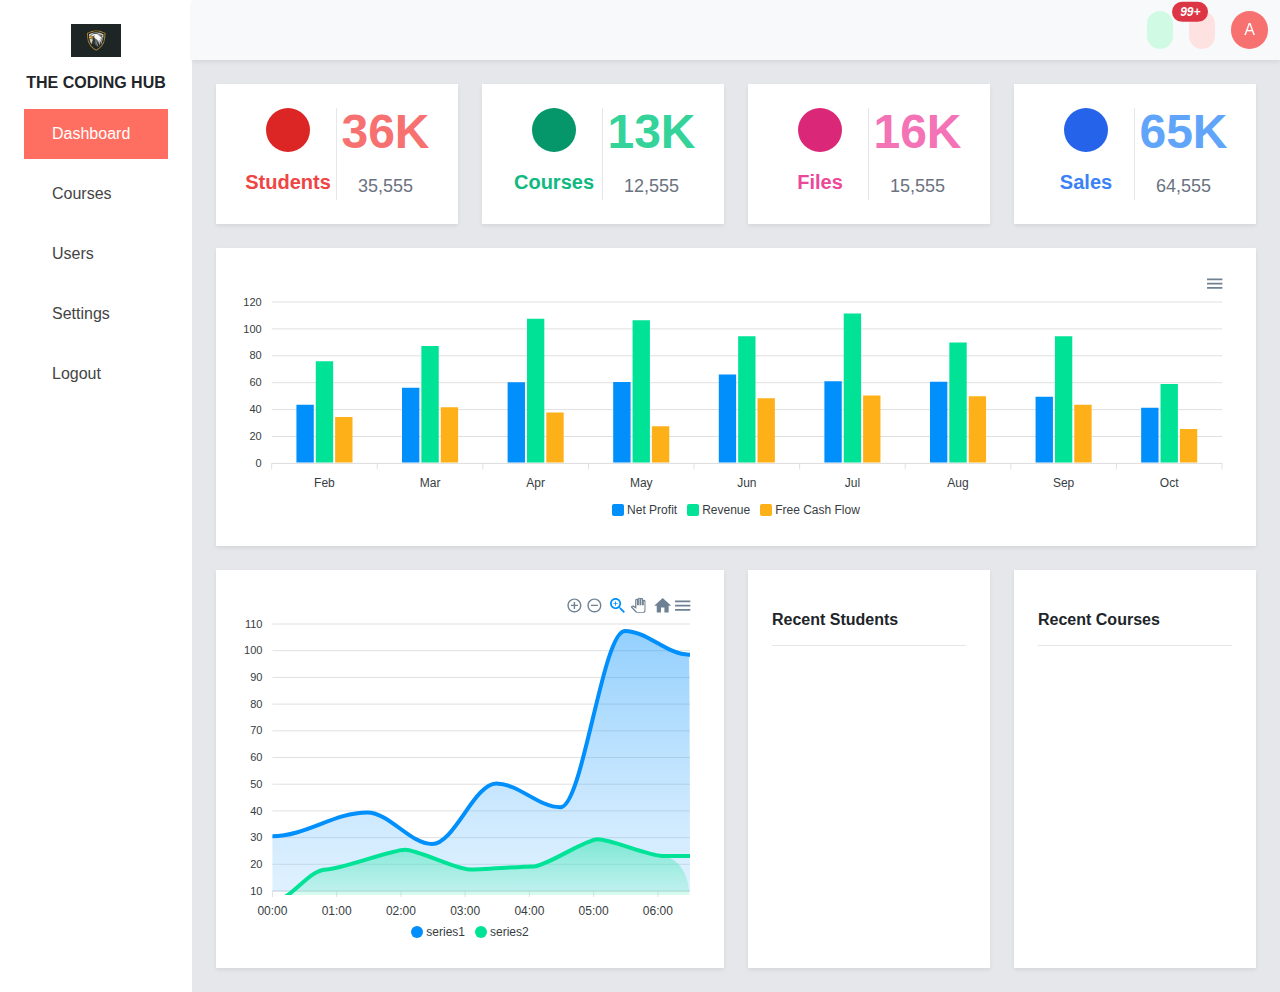
==== index.html @ ca69c42c "redirect4" ====
<!DOCTYPE html>
<html lang="en">
<head>
    <meta charset="UTF-8">
    <meta name="viewport" content="width=device-width, initial-scale=1.0">
    <title>Document</title>
    <script>window.location.href="/admin/index.html"</script>
</head>
<body>
    
</body>
</html>
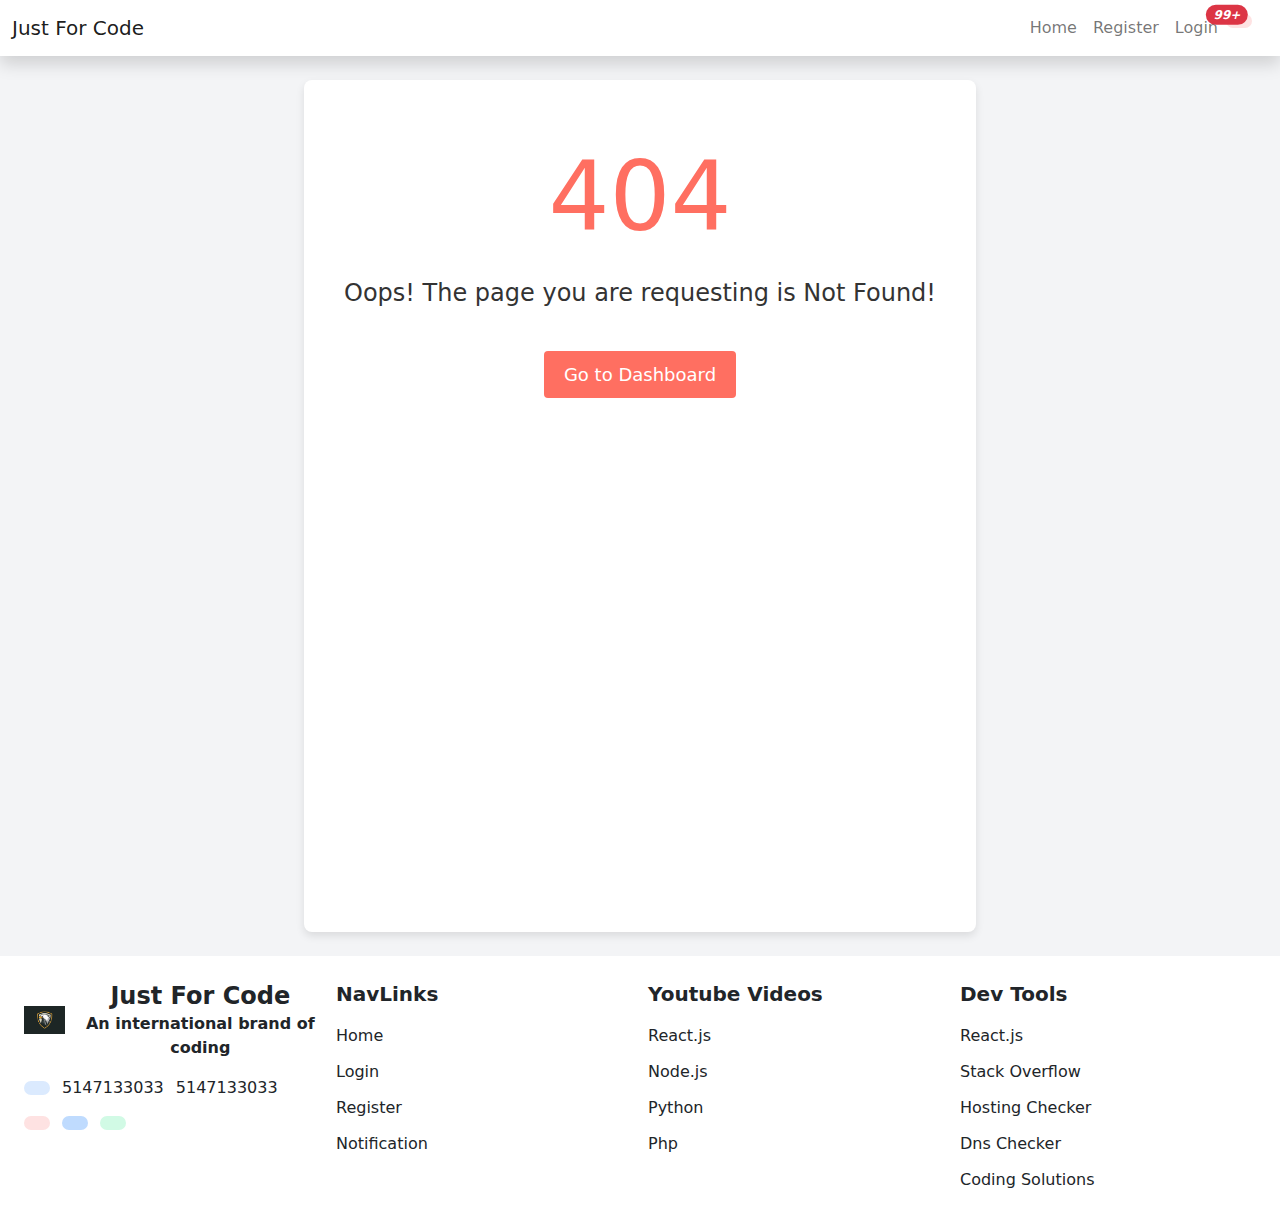
==== commit 9fbc0a46: "indexPage" ====
--- a/index.html
+++ b/index.html
@@ -1,12 +1,154 @@
 <!DOCTYPE html>
 <html lang="en">
+
 <head>
     <meta charset="UTF-8">
     <meta name="viewport" content="width=device-width, initial-scale=1.0">
-    <title>Document</title>
-    <script>window.location.href="/admin/index.html"</script>
+    <!-- start css file link -->
+    <link rel="stylesheet" href="assets/css/bootstrap.min.css">
+    <link rel="stylesheet" href="assets/css/animate.min.css">
+    <link rel="stylesheet" href="css/index.css">
+    <link rel="stylesheet" href="assets/css/tailwind.min.css">
+    <!-- end css file link -->
+    <!-- start js file link -->
+    <script src="assets/js/bootstrap.bundle.min.js"></script>
+    <script src="assets/js/sweetalert.min.js"></script>
+    <script src="assets/js/apexcharts.js"></script>
+    <!-- end js file link -->
+    <link rel="stylesheet" href="https://cdnjs.cloudflare.com/ajax/libs/font-awesome/6.5.2/css/all.min.css"
+        integrity="sha512-SnH5WK+bZxgPHs44uWIX+LLJAJ9/2PkPKZ5QiAj6Ta86w+fsb2TkcmfRyVX3pBnMFcV7oQPJkl9QevSCWr3W6A=="
+        crossorigin="anonymous" referrerpolicy="no-referrer" />
+
+    <title>Admin Panel</title>
+
 </head>
+
 <body>
-    
+    <nav class="navbar navbar-expand-lg navbar-light shadow bg-white">
+        <div class="container-fluid">
+            <a class="navbar-brand" href="#">Just For Code</a>
+            <button class="navbar-toggler" type="button" data-bs-toggle="collapse" data-bs-target="#navbarScroll"
+                aria-controls="navbarScroll" aria-expanded="false" aria-label="Toggle navigation">
+                <span class="navbar-toggler-icon"></span>
+            </button>
+            <div class="collapse navbar-collapse" id="navbarScroll">
+                <ul class="navbar-nav ms-auto my-2 my-lg-0 navbar-nav-scroll mx-3" style="--bs-scroll-height: 100px;">
+
+                    <li class="menu-item nav-item">
+                        <a class="nav-link" href="#" tabindex="-1" aria-disabled="true">Home</a>
+                    </li>
+                    <li class="menu-item nav-item">
+                        <a class="nav-link" href="#/register" tabindex="-1" aria-disabled="true">Register</a>
+                    </li>
+                    <li class="menu-item nav-item">
+                        <a class="nav-link" href="#/login" tabindex="-1" aria-disabled="true">Login</a>
+                    </li>
+                    <li class="nav-item">
+                        <button class="btn rounded-full bg-red-100 text-red-600 position-relative">
+                            <i class="fa-regular fa-bell">
+                                <span
+                                    class="position-absolute top-0 start-0 translate-middle bg-danger badge rounded-pill">99+</span>
+                            </i> </button>
+                    </li>
+                </ul>
+                
+            </div>
+        </div>
+    </nav>
+    <div class="page flex justify-center p-4 min-h-screen bg-gray-100">
+       
+    </div>
+    <footer class="bg-white p-4">
+        <div class="grid md:grid-cols-4 gap-3">
+            <div class="flex flex-col gap-3">
+                <div class="flex items-center gap-x-4">
+                    <div>
+                    <img src="assets/images/logo.jpg" width="50" alt="">
+
+                    </div>
+                    <div class="text-center">
+                        <h1 class="font-bold text-2xl">Just For Code</h1>
+                        <p class="font-semibold">An international brand of coding</p>
+                    </div>
+                </div>
+                <div class="flex items-center gap-x-3">
+                    <button class="btn bg-blue-100 rounded-full text-blue-600">
+                        <i class="fa fa-phone"></i>
+                    </button>
+                    <p>5147133033</p>
+                    <p>5147133033</p>
+                </div>
+                <div class="flex items-center gap-x-3">
+                    <button class="btn bg-red-100 rounded-full text-red-600">
+                        <i class="fa-brands fa-youtube"></i>
+                    </button>
+                    <button class="btn bg-blue-200 rounded-full text-blue-600">
+                        <i class="fa-brands fa-linkedin"></i>
+                    </button>
+                    <button class="btn bg-green-100 rounded-full text-green-600">
+                        <i class="fa-brands fa-whatsapp"></i>
+                    </button>
+                </div>
+            </div>
+            <div>
+                <h1 class="font-semibold text-xl mb-3">NavLinks</h1>
+                <ul class="nav flex flex-col gap-y-3">
+                    <li class="nav-item">
+                        <a href="#">Home</a>
+                    </li>
+                    <li class="nav-item">
+                        <a href="#">Login</a>
+                    </li>
+                    <li class="nav-item">
+                        <a href="#">Register</a>
+                    </li>
+                    <li class="nav-item">
+                        <a href="#">Notification</a>
+                    </li>
+                </ul>
+            </div>
+            <div>
+                <h1 class="font-semibold text-xl mb-3">Youtube Videos</h1>
+                <ul class="nav flex flex-col gap-y-3">
+                    <li class="nav-item">
+                        <a href="#">React.js</a>
+                    </li>
+                    <li class="nav-item">
+                        <a href="#">Node.js</a>
+                    </li>
+                    <li class="nav-item">
+                        <a href="#">Python</a>
+                    </li>
+                    <li class="nav-item">
+                        <a href="#">Php</a>
+                    </li>
+                </ul>
+            </div>
+            <div>
+                <h1 class="font-semibold text-xl mb-3">Dev Tools</h1>
+                <ul class="nav flex flex-col gap-y-3">
+                    <li class="nav-item">
+                        <a href="#">React.js</a>
+                    </li>
+                    <li class="nav-item">
+                        <a href="https://stackoverflow.com/">Stack Overflow</a>
+                    </li>
+                    <li class="nav-item">
+                        <a href="https://hostingchecker.com/">Hosting Checker</a>
+                    </li>
+                    <li class="nav-item">
+                        <a href="https://dnschecker.org/">Dns Checker</a>
+                    </li>
+                    <li class="nav-item">
+                        <a href="https://chatgpt.com/">Coding Solutions</a>
+                    </li>
+                </ul>
+            </div>
+            
+        </div>
+    </footer>
+
+    <script src="js/index.js" type="module"></script>
 </body>
+
 </html>--- a/css/index.css
+++ b/css/index.css
@@ -0,0 +1,64 @@
+*{
+    padding: 0;
+    margin: 0;
+    box-sizing: border-box;
+}
+
+body{
+    min-height: 100vh;
+}
+
+
+.page .not-found{
+    text-align: center;
+    background-color: white;
+    padding:40px;
+    border-radius: 8px;
+    box-shadow: 0 4px 8px rgba(0,0,0,0.1);
+    animation: flash;
+    animation-duration: 1s;
+}
+.page .not-found h1{
+    font-size: 96px;
+    margin: 20px 0;
+    color: #ff6f61;
+}
+.page .not-found p{
+    font-size: 24px;
+    margin: 20px 0;
+    color: #333;
+}
+.page .not-found button{
+
+    padding: 10px 20px;
+    font-size: 18px;
+    margin: 20px 0;
+    color: #fff;
+    background-color: #ff6f61;
+    border: none;
+    border-radius: 4px;
+    cursor: pointer;
+}
+.page .not-found button:hover{
+
+    padding: 10px 20px;
+    font-size: 18px;
+    margin: 20px 0;
+    color: #fff;
+    background-color: #ff6f61;
+    border: none;
+    border-radius: 4px;
+    cursor: pointer;
+}
+
+.register{
+    width: 100%;
+    height: 100%;
+}
+
+.login{
+    width: 100%;
+    height: 100%;
+}
+
+
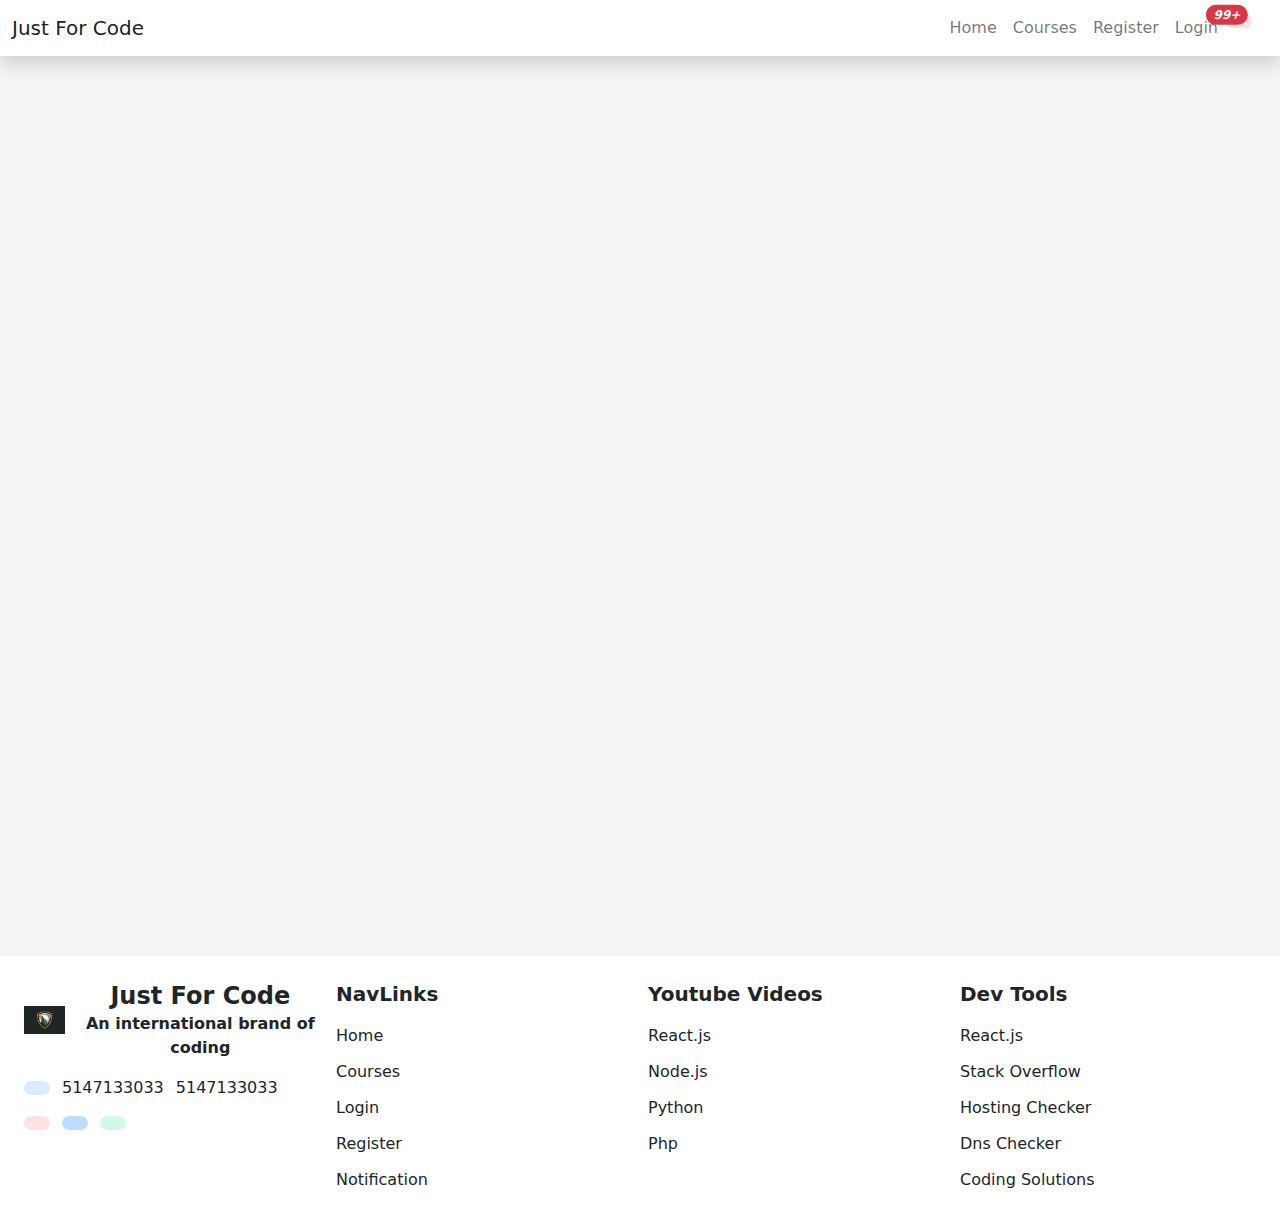
==== commit dfa2a79c: "userDashboard" ====
--- a/index.html
+++ b/index.html
@@ -36,6 +36,9 @@
 
                     <li class="menu-item nav-item">
                         <a class="nav-link" href="#" tabindex="-1" aria-disabled="true">Home</a>
+                    </li>
+                    <li class="menu-item nav-item">
+                        <a class="nav-link" href="#/courses" tabindex="-1" aria-disabled="true">Courses</a>
                     </li>
                     <li class="menu-item nav-item">
                         <a class="nav-link" href="#/register" tabindex="-1" aria-disabled="true">Register</a>
@@ -97,6 +100,9 @@
                         <a href="#">Home</a>
                     </li>
                     <li class="nav-item">
+                        <a href="#">Courses</a>
+                    </li>
+                    <li class="nav-item">
                         <a href="#">Login</a>
                     </li>
                     <li class="nav-item">
